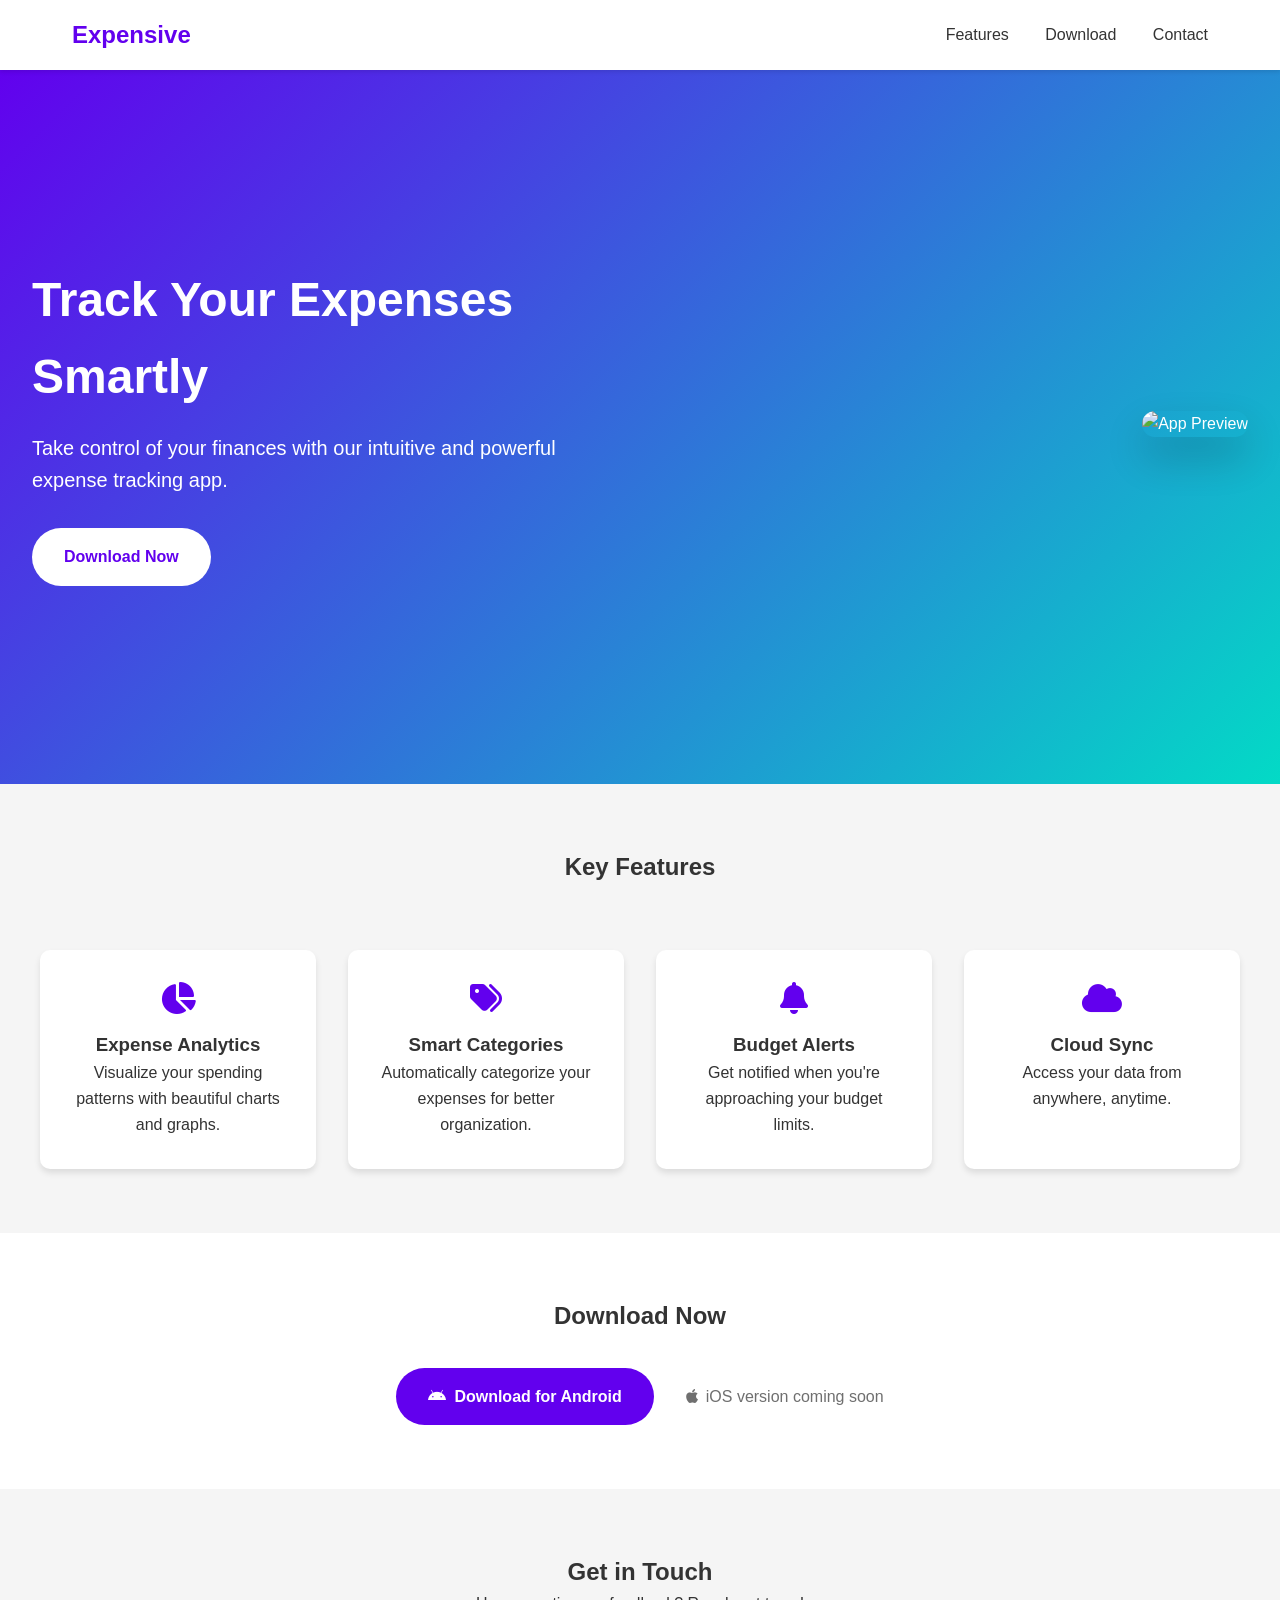
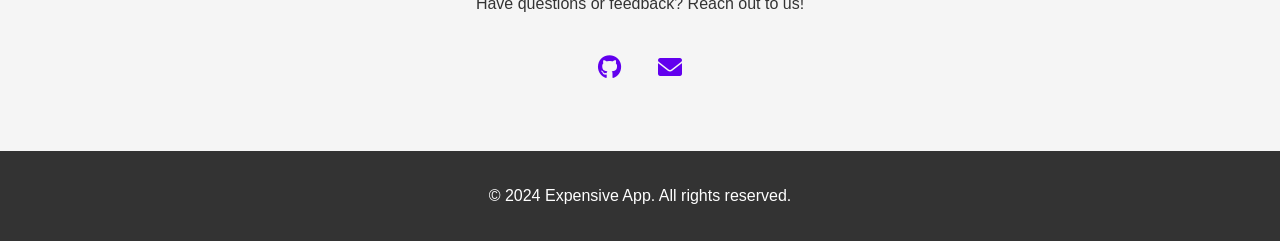
==== website/index.html @ 1db5ee88 "landing page and yaml fixed" ====
<!DOCTYPE html>
<html lang="en">
<head>
    <meta charset="UTF-8">
    <meta name="viewport" content="width=device-width, initial-scale=1.0">
    <title>Expensive - Smart Expense Tracker</title>
    <link rel="stylesheet" href="styles.css">
    <link rel="stylesheet" href="https://cdnjs.cloudflare.com/ajax/libs/font-awesome/6.0.0/css/all.min.css">
</head>
<body>
    <header>
        <nav>
            <div class="logo">Expensive</div>
            <div class="nav-links">
                <a href="#features">Features</a>
                <a href="#download">Download</a>
                <a href="#contact">Contact</a>
            </div>
        </nav>
    </header>

    <main>
        <section class="hero">
            <div class="hero-content">
                <h1>Track Your Expenses Smartly</h1>
                <p>Take control of your finances with our intuitive and powerful expense tracking app.</p>
                <a href="#download" class="cta-button">Download Now</a>
            </div>
            <div class="hero-image">
                <img src="app-preview.png" alt="App Preview">
            </div>
        </section>

        <section id="features" class="features">
            <h2>Key Features</h2>
            <div class="feature-grid">
                <div class="feature-card">
                    <i class="fas fa-chart-pie"></i>
                    <h3>Expense Analytics</h3>
                    <p>Visualize your spending patterns with beautiful charts and graphs.</p>
                </div>
                <div class="feature-card">
                    <i class="fas fa-tags"></i>
                    <h3>Smart Categories</h3>
                    <p>Automatically categorize your expenses for better organization.</p>
                </div>
                <div class="feature-card">
                    <i class="fas fa-bell"></i>
                    <h3>Budget Alerts</h3>
                    <p>Get notified when you're approaching your budget limits.</p>
                </div>
                <div class="feature-card">
                    <i class="fas fa-cloud"></i>
                    <h3>Cloud Sync</h3>
                    <p>Access your data from anywhere, anytime.</p>
                </div>
            </div>
        </section>

        <section id="download" class="download">
            <h2>Download Now</h2>
            <div class="download-options">
                <a href="https://github.com/ayushmd/expensive/releases/latest/download/app-release.apk" class="download-button">
                    <i class="fab fa-android"></i>
                    Download for Android
                </a>
                <p class="coming-soon">
                    <i class="fab fa-apple"></i>
                    iOS version coming soon
                </p>
            </div>
        </section>

        <section id="contact" class="contact">
            <h2>Get in Touch</h2>
            <p>Have questions or feedback? Reach out to us!</p>
            <div class="social-links">
                <a href="https://github.com/ayushmd/expensive" target="_blank"><i class="fab fa-github"></i></a>
                <a href="mailto:ayushmdcr@gmail.com"><i class="fas fa-envelope"></i></a>
            </div>
        </section>
    </main>

    <footer>
        <p>&copy; 2024 Expensive App. All rights reserved.</p>
    </footer>
</body>
</html>
---- website/styles.css ----
:root {
    --primary-color: #6200ee;
    --secondary-color: #03dac6;
    --background-color: #ffffff;
    --text-color: #333333;
    --gray-light: #f5f5f5;
    --spacing: 2rem;
}

* {
    margin: 0;
    padding: 0;
    box-sizing: border-box;
}

body {
    font-family: -apple-system, BlinkMacSystemFont, 'Segoe UI', Roboto, Oxygen, Ubuntu, Cantarell, sans-serif;
    line-height: 1.6;
    color: var(--text-color);
}

header {
    background-color: var(--background-color);
    box-shadow: 0 2px 4px rgba(0,0,0,0.1);
    position: fixed;
    width: 100%;
    top: 0;
    z-index: 1000;
}

nav {
    max-width: 1200px;
    margin: 0 auto;
    padding: 1rem var(--spacing);
    display: flex;
    justify-content: space-between;
    align-items: center;
}

.logo {
    font-size: 1.5rem;
    font-weight: bold;
    color: var(--primary-color);
}

.nav-links a {
    color: var(--text-color);
    text-decoration: none;
    margin-left: 2rem;
    transition: color 0.3s ease;
}

.nav-links a:hover {
    color: var(--primary-color);
}

main {
    margin-top: 4rem;
}

.hero {
    background: linear-gradient(135deg, var(--primary-color), var(--secondary-color));
    color: white;
    padding: calc(var(--spacing) * 3) var(--spacing);
    display: flex;
    align-items: center;
    justify-content: space-between;
    min-height: 80vh;
}

.hero-content {
    max-width: 600px;
    padding-right: var(--spacing);
}

.hero h1 {
    font-size: 3rem;
    margin-bottom: 1rem;
}

.hero p {
    font-size: 1.25rem;
    margin-bottom: 2rem;
}

.hero-image img {
    max-width: 100%;
    height: auto;
    border-radius: 20px;
    box-shadow: 0 20px 40px rgba(0,0,0,0.2);
}

.cta-button {
    display: inline-block;
    background-color: white;
    color: var(--primary-color);
    padding: 1rem 2rem;
    border-radius: 30px;
    text-decoration: none;
    font-weight: bold;
    transition: transform 0.3s ease;
}

.cta-button:hover {
    transform: translateY(-2px);
}

.features {
    padding: calc(var(--spacing) * 2) var(--spacing);
    background-color: var(--gray-light);
}

.features h2 {
    text-align: center;
    margin-bottom: calc(var(--spacing) * 2);
}

.feature-grid {
    display: grid;
    grid-template-columns: repeat(auto-fit, minmax(250px, 1fr));
    gap: var(--spacing);
    max-width: 1200px;
    margin: 0 auto;
}

.feature-card {
    background: white;
    padding: var(--spacing);
    border-radius: 10px;
    text-align: center;
    box-shadow: 0 4px 6px rgba(0,0,0,0.1);
    transition: transform 0.3s ease;
}

.feature-card:hover {
    transform: translateY(-5px);
}

.feature-card i {
    font-size: 2rem;
    color: var(--primary-color);
    margin-bottom: 1rem;
}

.download {
    padding: calc(var(--spacing) * 2) var(--spacing);
    text-align: center;
}

.download-options {
    display: flex;
    justify-content: center;
    gap: var(--spacing);
    margin-top: var(--spacing);
}

.download-button {
    display: inline-flex;
    align-items: center;
    gap: 0.5rem;
    background-color: var(--primary-color);
    color: white;
    padding: 1rem 2rem;
    border-radius: 30px;
    text-decoration: none;
    font-weight: bold;
    transition: background-color 0.3s ease;
}

.download-button:hover {
    background-color: #7c4dff;
}

.coming-soon {
    display: inline-flex;
    align-items: center;
    gap: 0.5rem;
    color: var(--text-color);
    opacity: 0.7;
}

.contact {
    background-color: var(--gray-light);
    padding: calc(var(--spacing) * 2) var(--spacing);
    text-align: center;
}

.social-links {
    margin-top: var(--spacing);
}

.social-links a {
    color: var(--primary-color);
    font-size: 1.5rem;
    margin: 0 1rem;
    text-decoration: none;
    transition: color 0.3s ease;
}

.social-links a:hover {
    color: var(--secondary-color);
}

footer {
    background-color: var(--text-color);
    color: white;
    text-align: center;
    padding: var(--spacing);
}

@media (max-width: 768px) {
    .hero {
        flex-direction: column;
        text-align: center;
        padding: var(--spacing);
    }

    .hero-content {
        padding-right: 0;
        margin-bottom: var(--spacing);
    }

    .nav-links {
        display: none;
    }

    .feature-grid {
        grid-template-columns: 1fr;
    }

    .download-options {
        flex-direction: column;
        align-items: center;
    }
}
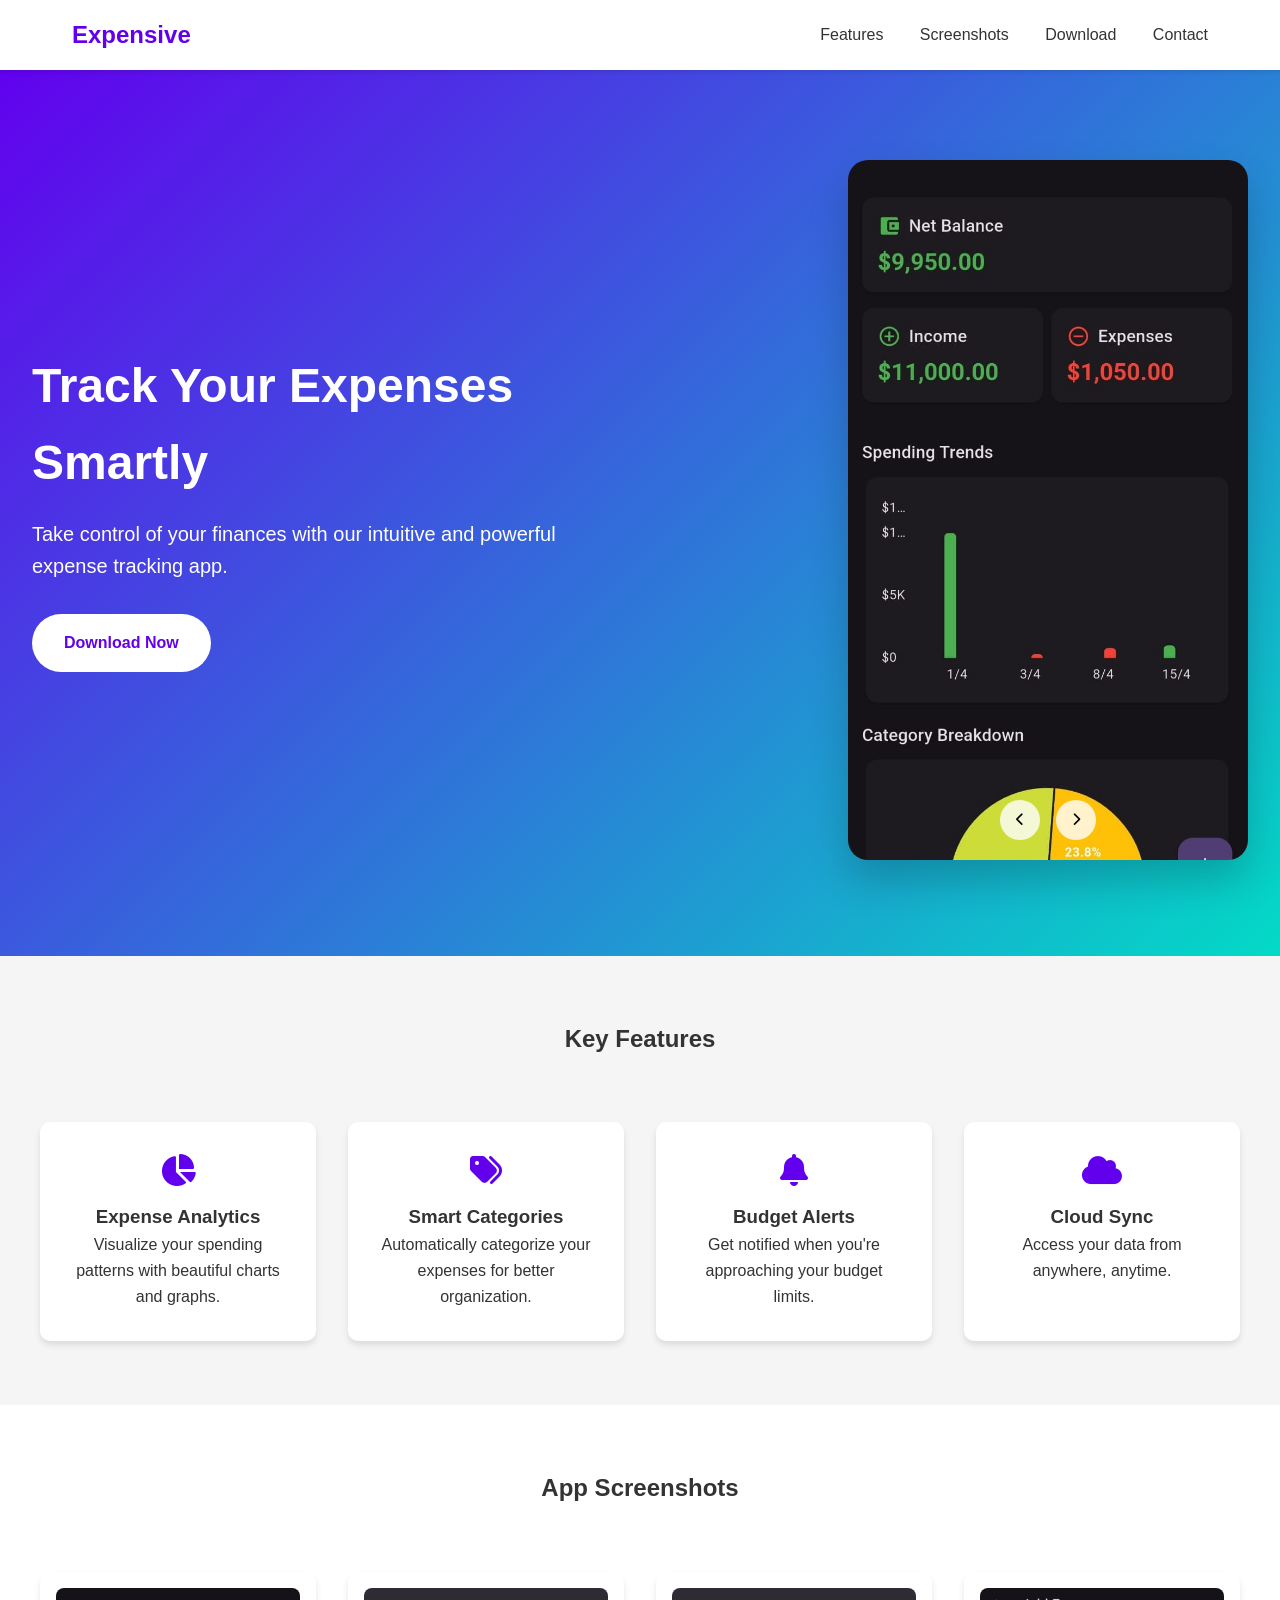
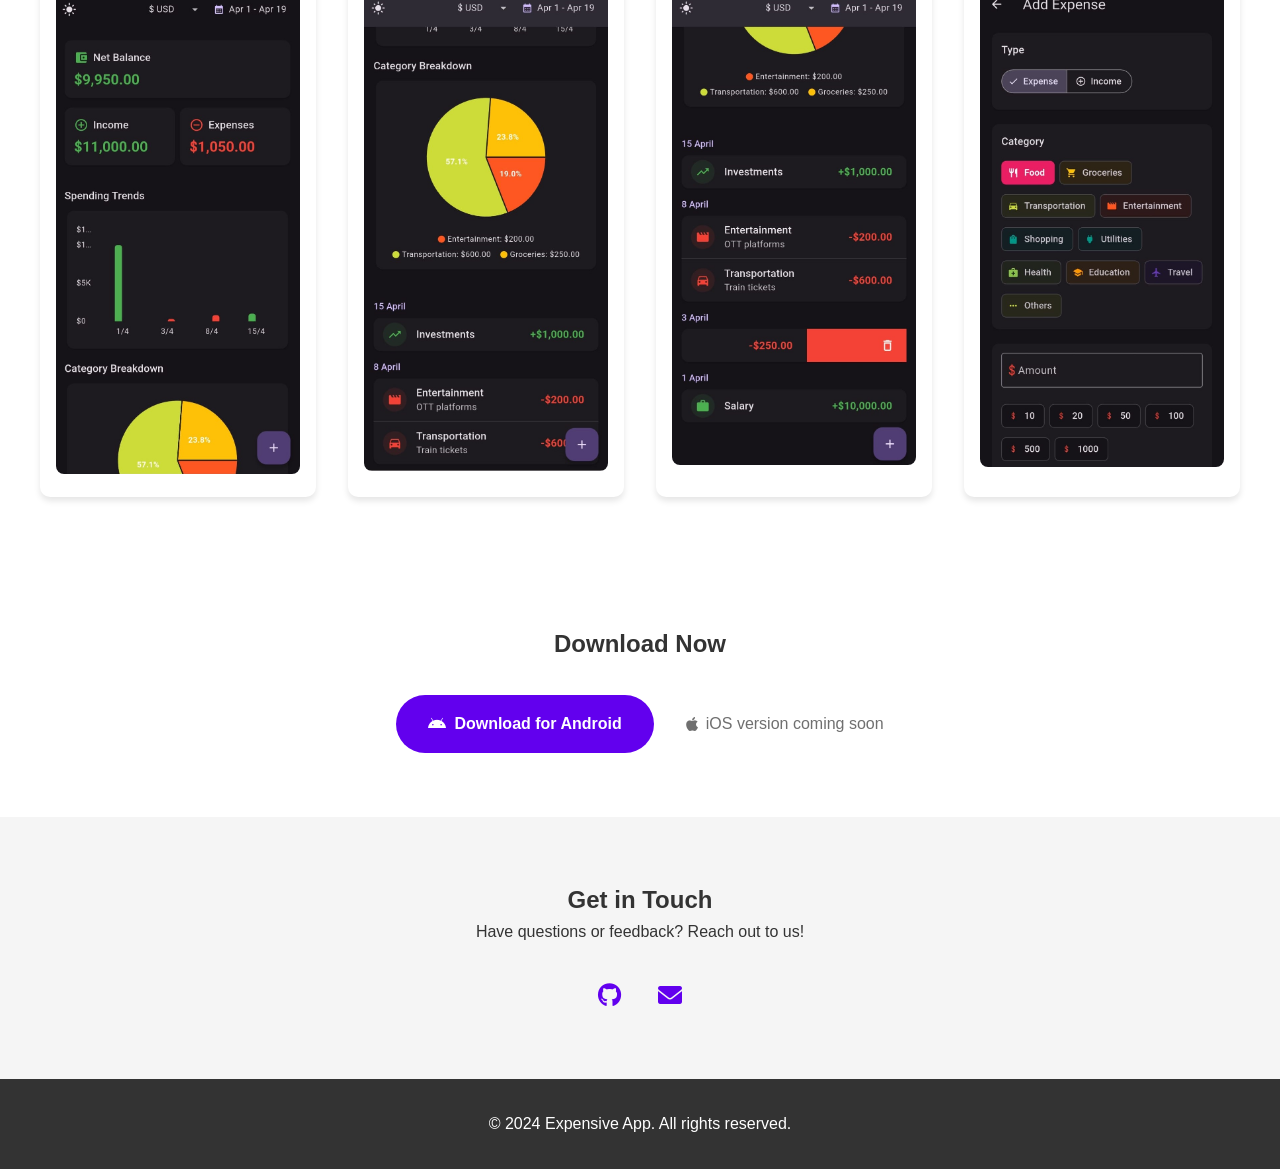
==== commit f07d8567: "changes ui" ====
--- a/website/index.html
+++ b/website/index.html
@@ -13,6 +13,7 @@
             <div class="logo">Expensive</div>
             <div class="nav-links">
                 <a href="#features">Features</a>
+                <a href="#screenshots">Screenshots</a>
                 <a href="#download">Download</a>
                 <a href="#contact">Contact</a>
             </div>
@@ -27,7 +28,14 @@
                 <a href="#download" class="cta-button">Download Now</a>
             </div>
             <div class="hero-image">
-                <img src="app-preview.png" alt="App Preview">
+                <img src="landing_page.jpeg" alt="App Screenshot 1" class="active">
+                <img src="landing_page_lower_Section.jpeg" alt="App Screenshot 2">
+                <img src="landing_page_delete_feature.jpeg" alt="App Screenshot 3">
+                <img src="second_page.jpeg" alt="App Screenshot 4">
+                <div class="screenshot-controls">
+                    <button class="prev-btn"><i class="fas fa-chevron-left"></i></button>
+                    <button class="next-btn"><i class="fas fa-chevron-right"></i></button>
+                </div>
             </div>
         </section>
 
@@ -53,6 +61,24 @@
                     <i class="fas fa-cloud"></i>
                     <h3>Cloud Sync</h3>
                     <p>Access your data from anywhere, anytime.</p>
+                </div>
+            </div>
+        </section>
+
+        <section id="screenshots" class="screenshots">
+            <h2>App Screenshots</h2>
+            <div class="screenshot-grid">
+                <div class="screenshot-item">
+                    <img src="landing_page.jpeg" alt="App Screenshot 1" class="active">
+                </div>
+                <div class="screenshot-item">
+                    <img src="landing_page_lower_Section.jpeg" alt="App Screenshot 2">
+                </div>
+                <div class="screenshot-item">
+                    <img src="landing_page_delete_feature.jpeg" alt="App Screenshot 3">
+                </div>
+                <div class="screenshot-item">
+                    <img src="second_page.jpeg" alt="App Screenshot 4">
                 </div>
             </div>
         </section>
@@ -84,5 +110,34 @@
     <footer>
         <p>&copy; 2024 Expensive App. All rights reserved.</p>
     </footer>
+
+    <script>
+        // Screenshot carousel functionality
+        const images = document.querySelectorAll('.hero-image img');
+        const prevBtn = document.querySelector('.prev-btn');
+        const nextBtn = document.querySelector('.next-btn');
+        let currentIndex = 0;
+
+        function showImage(index) {
+            images.forEach(img => img.classList.remove('active'));
+            images[index].classList.add('active');
+        }
+
+        prevBtn.addEventListener('click', () => {
+            currentIndex = (currentIndex - 1 + images.length) % images.length;
+            showImage(currentIndex);
+        });
+
+        nextBtn.addEventListener('click', () => {
+            currentIndex = (currentIndex + 1) % images.length;
+            showImage(currentIndex);
+        });
+
+        // Auto-rotate screenshots every 3 seconds
+        setInterval(() => {
+            currentIndex = (currentIndex + 1) % images.length;
+            showImage(currentIndex);
+        }, 3000);
+    </script>
 </body>
 </html> 
--- a/website/styles.css
+++ b/website/styles.css
@@ -83,11 +83,91 @@
     margin-bottom: 2rem;
 }
 
-.hero-image img {
-    max-width: 100%;
-    height: auto;
+.hero-image {
+    position: relative;
+    width: 100%;
+    max-width: 400px;
+    height: 700px;
+    overflow: hidden;
     border-radius: 20px;
     box-shadow: 0 20px 40px rgba(0,0,0,0.2);
+}
+
+.hero-image img {
+    position: absolute;
+    top: 0;
+    left: 0;
+    width: 100%;
+    height: 100%;
+    object-fit: cover;
+    opacity: 0;
+    transition: opacity 0.5s ease;
+}
+
+.hero-image img.active {
+    opacity: 1;
+}
+
+.screenshot-controls {
+    position: absolute;
+    bottom: 20px;
+    left: 50%;
+    transform: translateX(-50%);
+    display: flex;
+    gap: 1rem;
+}
+
+.screenshot-controls button {
+    background: rgba(255, 255, 255, 0.8);
+    border: none;
+    width: 40px;
+    height: 40px;
+    border-radius: 50%;
+    cursor: pointer;
+    display: flex;
+    align-items: center;
+    justify-content: center;
+    transition: background-color 0.3s ease;
+}
+
+.screenshot-controls button:hover {
+    background: white;
+}
+
+.screenshots {
+    padding: calc(var(--spacing) * 2) var(--spacing);
+    background-color: var(--background-color);
+}
+
+.screenshots h2 {
+    text-align: center;
+    margin-bottom: calc(var(--spacing) * 2);
+}
+
+.screenshot-grid {
+    display: grid;
+    grid-template-columns: repeat(auto-fit, minmax(250px, 1fr));
+    gap: var(--spacing);
+    max-width: 1200px;
+    margin: 0 auto;
+}
+
+.screenshot-item {
+    background: white;
+    padding: 1rem;
+    border-radius: 10px;
+    box-shadow: 0 4px 6px rgba(0,0,0,0.1);
+    transition: transform 0.3s ease;
+}
+
+.screenshot-item:hover {
+    transform: translateY(-5px);
+}
+
+.screenshot-item img {
+    width: 100%;
+    height: auto;
+    border-radius: 8px;
 }
 
 .cta-button {
@@ -232,4 +312,12 @@
         flex-direction: column;
         align-items: center;
     }
+
+    .hero-image {
+        height: 500px;
+    }
+    
+    .screenshot-grid {
+        grid-template-columns: 1fr;
+    }
 } 
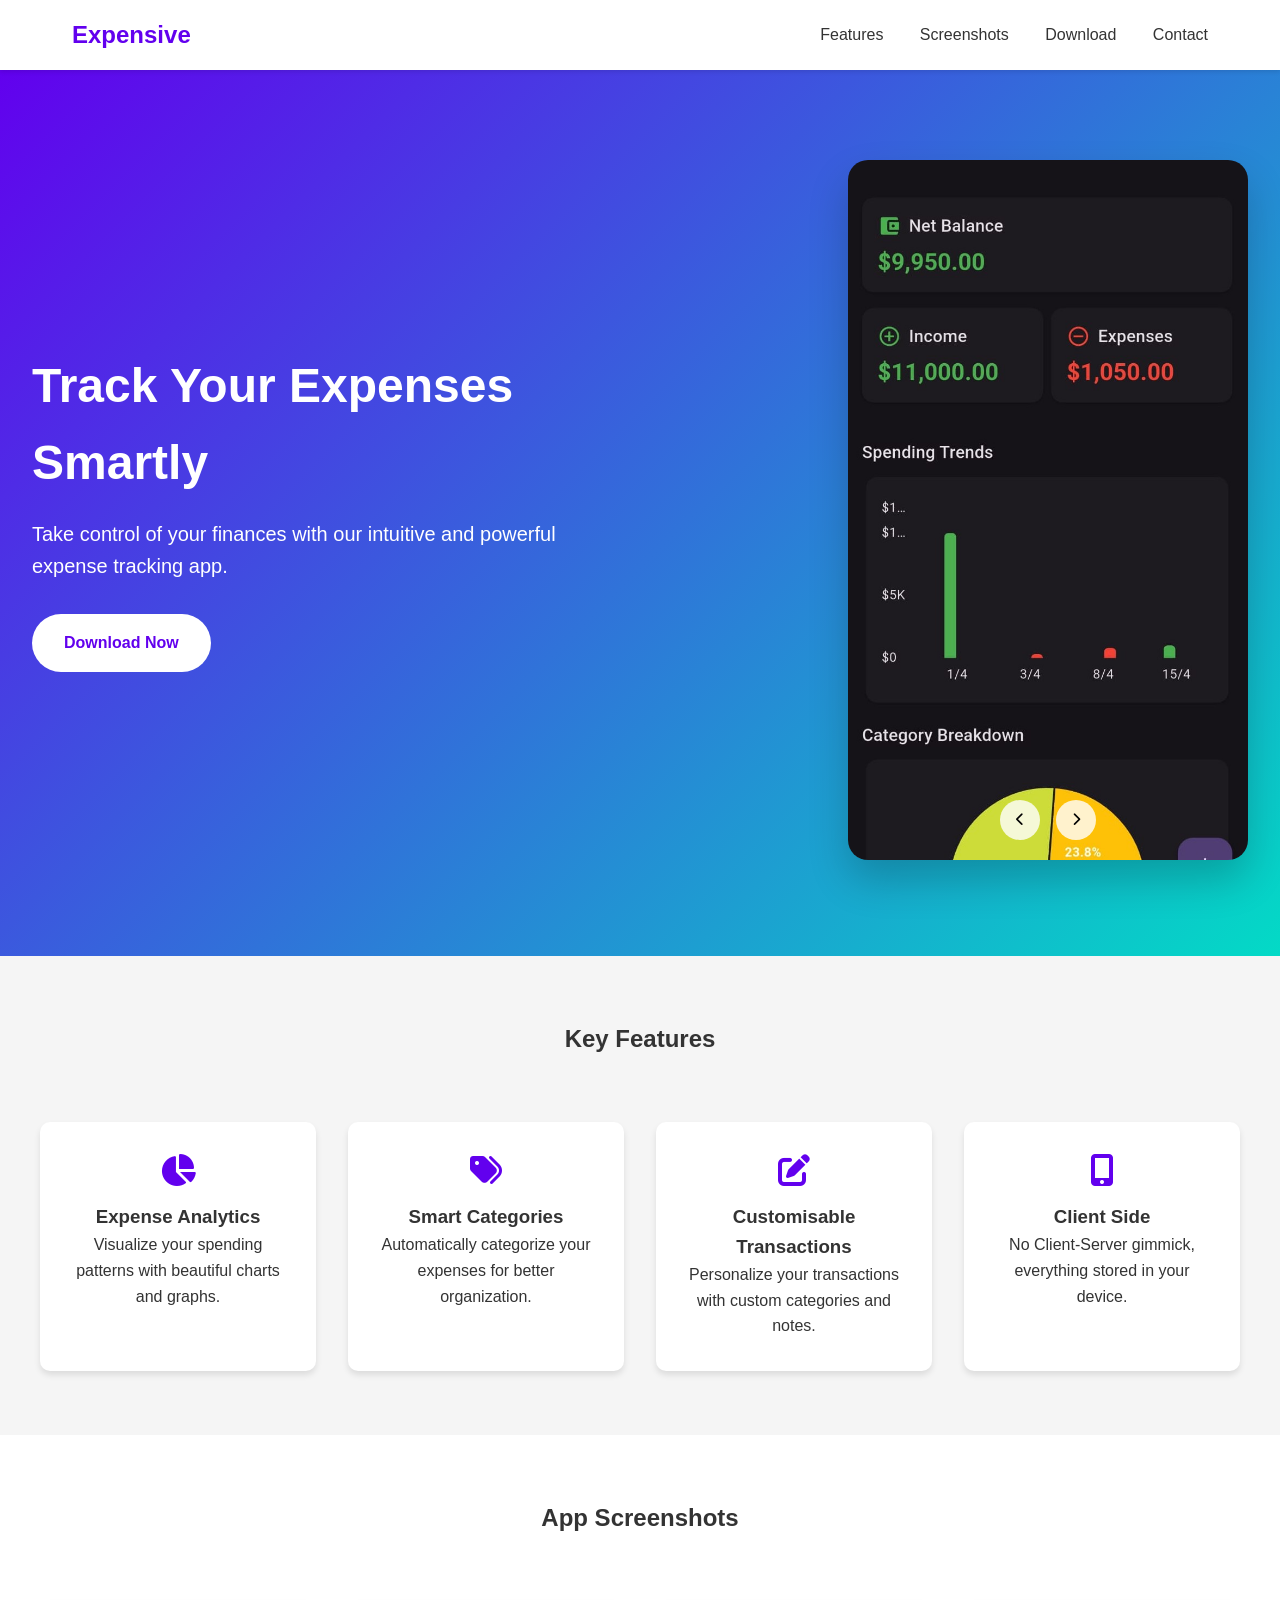
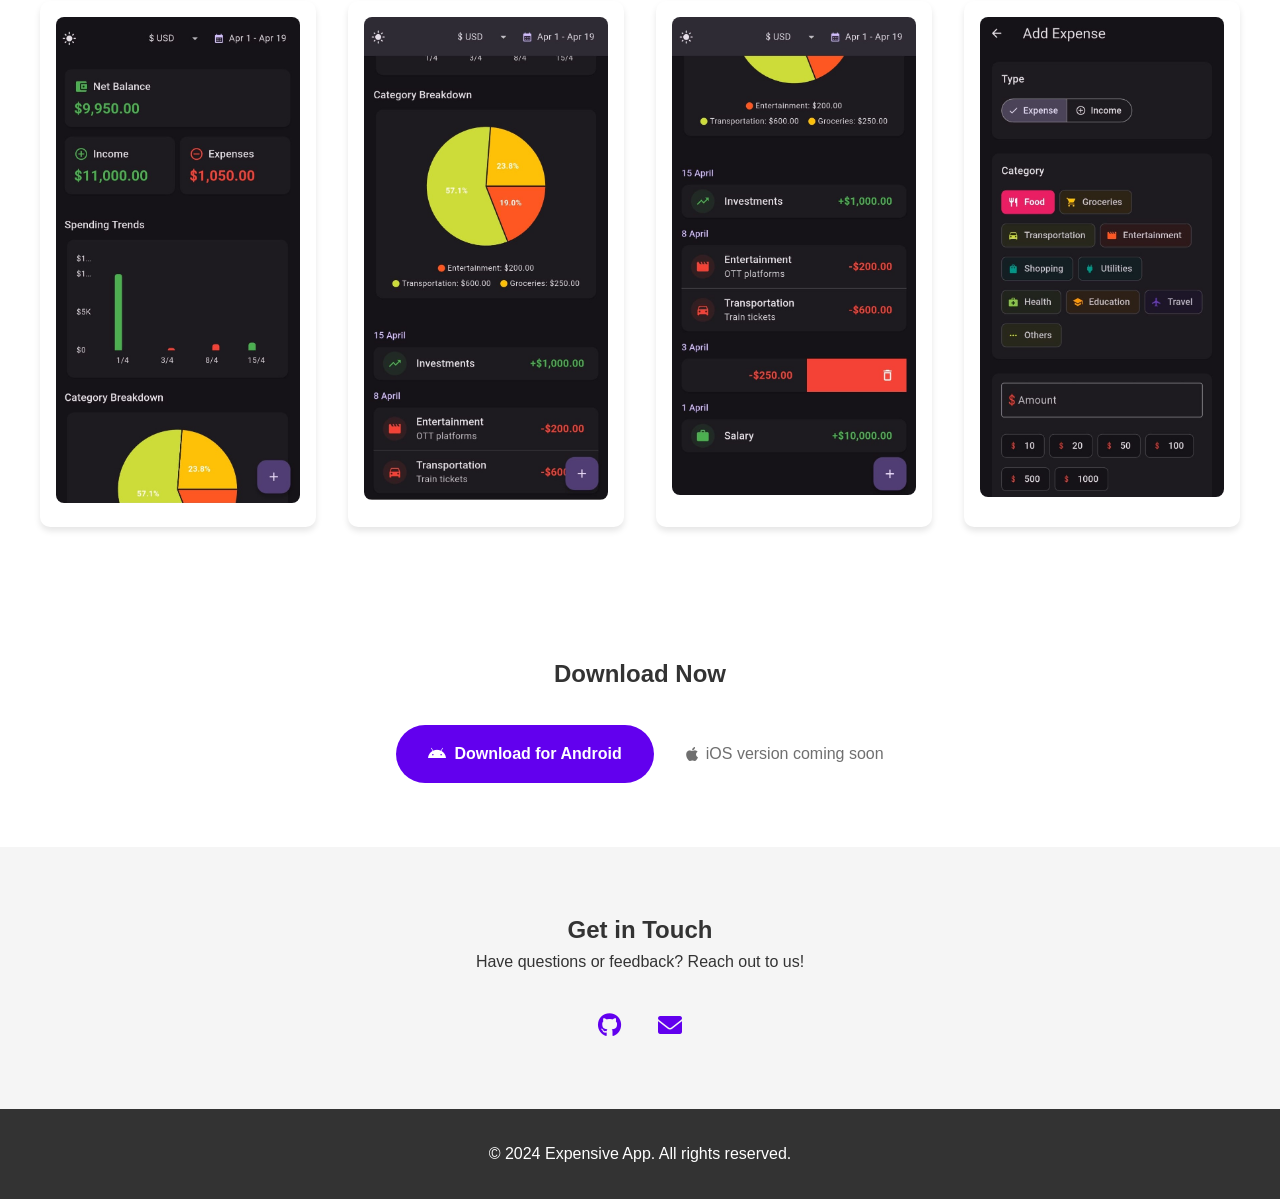
==== commit 8583b926: "Updated Reademe.MD" ====
--- a/website/index.html
+++ b/website/index.html
@@ -53,14 +53,14 @@
                     <p>Automatically categorize your expenses for better organization.</p>
                 </div>
                 <div class="feature-card">
-                    <i class="fas fa-bell"></i>
-                    <h3>Budget Alerts</h3>
-                    <p>Get notified when you're approaching your budget limits.</p>
+                    <i class="fas fa-edit"></i>
+                    <h3>Customisable Transactions</h3>
+                    <p>Personalize your transactions with custom categories and notes.</p>
                 </div>
                 <div class="feature-card">
-                    <i class="fas fa-cloud"></i>
-                    <h3>Cloud Sync</h3>
-                    <p>Access your data from anywhere, anytime.</p>
+                    <i class="fas fa-mobile-alt"></i>
+                    <h3>Client Side</h3>
+                    <p>No Client-Server gimmick, everything stored in your device.</p>
                 </div>
             </div>
         </section>
